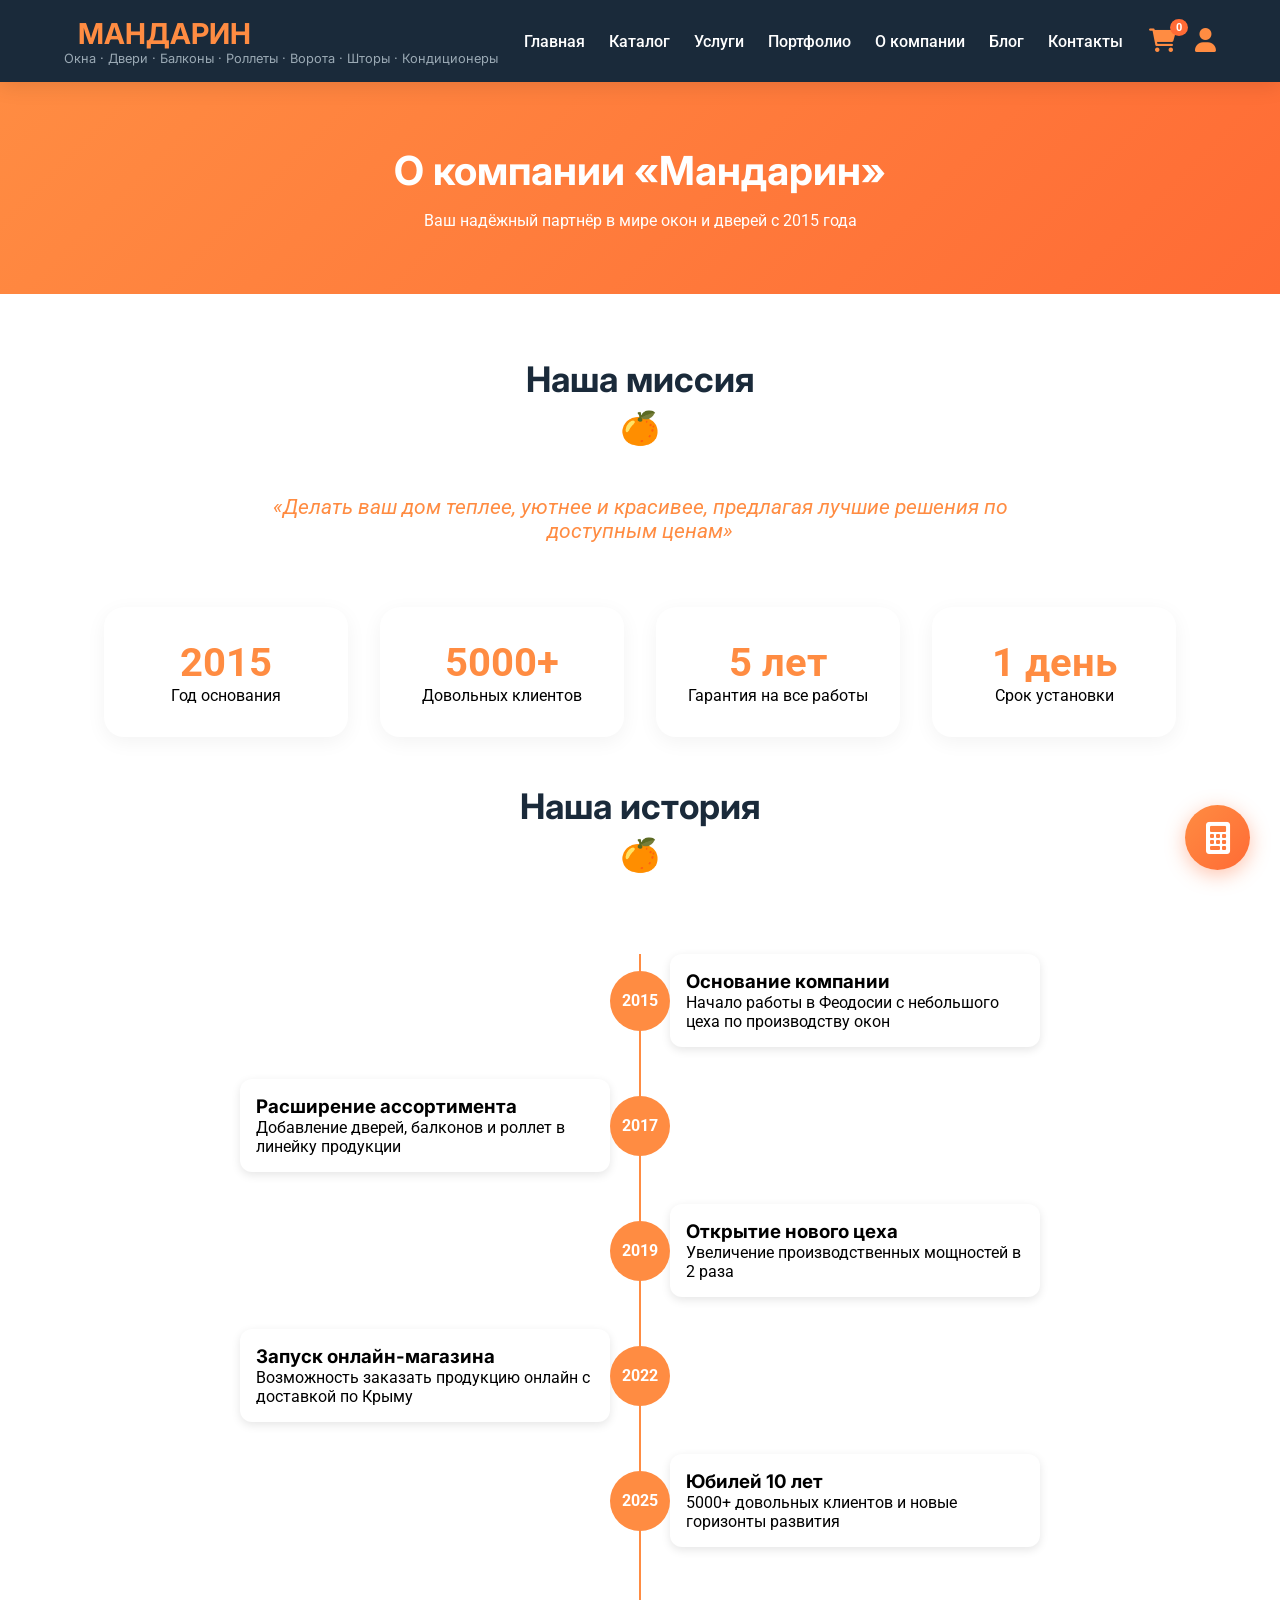
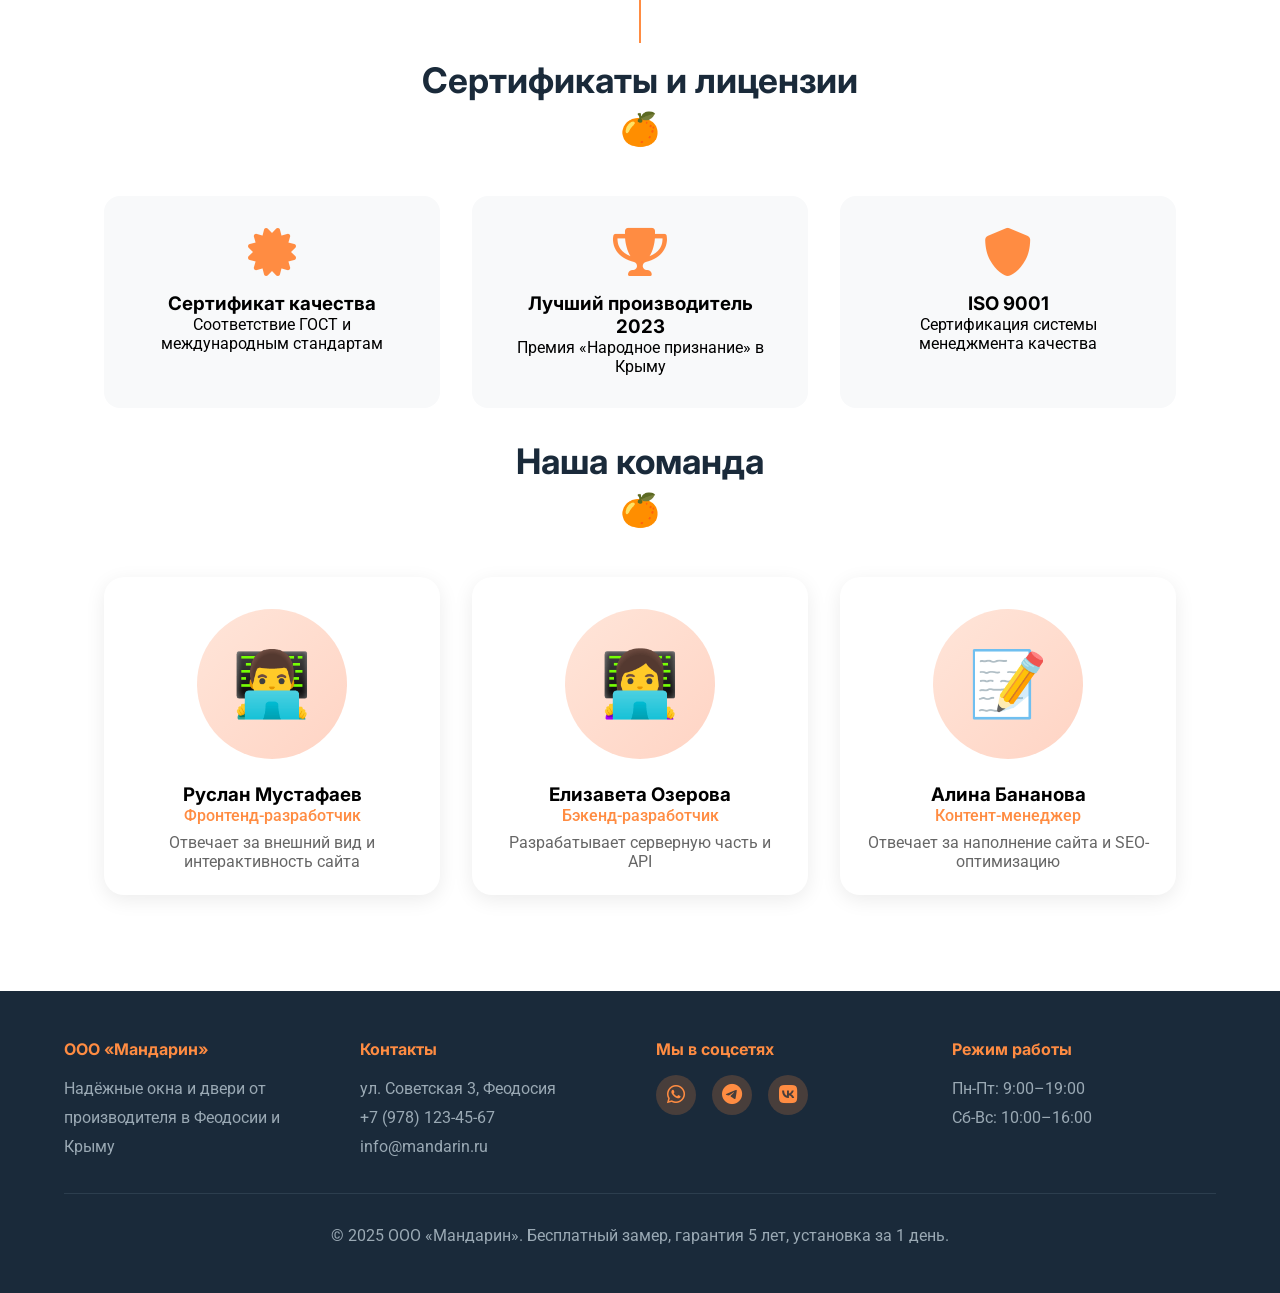
==== pages/about.html @ 7e6b4309 "обновление" ====
<!DOCTYPE html>
<html lang="ru">
<head>
    <meta charset="UTF-8">
    <meta name="viewport" content="width=device-width, initial-scale=1.0">
    <title>О компании - Мандарин | Производитель окон и дверей в Крыму</title>
    <link href="https://fonts.googleapis.com/css2?family=Inter:opsz,wght@14..32,300;14..32,400;14..32,500;14..32,600;14..32,700;14..32,800&family=Roboto:wght@300;400;500;700&display=swap" rel="stylesheet">
    <link rel="stylesheet" href="https://cdnjs.cloudflare.com/ajax/libs/font-awesome/6.0.0-beta3/css/all.min.css">
    <link rel="stylesheet" href="../css/main.css">
    <link rel="stylesheet" href="../css/animations.css">
    <link rel="stylesheet" href="../css/responsive.css">
    <style>
        .about-header {
            background: linear-gradient(135deg, #FF8C42, #FF6B35);
            color: white;
            padding: 4rem 5%;
            text-align: center;
        }
        
        .about-header h1 {
            font-size: 2.5rem;
            margin-bottom: 1rem;
        }
        
        .about-content {
            padding: 4rem 5%;
            max-width: 1200px;
            margin: 0 auto;
        }
        
        .mission-section {
            text-align: center;
            margin-bottom: 4rem;
        }
        
        .mission-text {
            font-size: 1.3rem;
            color: #FF8C42;
            font-style: italic;
            max-width: 800px;
            margin: 0 auto;
        }
        
        .stats-grid {
            display: grid;
            grid-template-columns: repeat(auto-fit, minmax(200px, 1fr));
            gap: 2rem;
            margin: 3rem 0;
            text-align: center;
        }
        
        .stat-card {
            padding: 2rem;
            background: white;
            border-radius: 20px;
            box-shadow: 0 5px 20px rgba(0,0,0,0.05);
        }
        
        .stat-number {
            font-size: 2.5rem;
            font-weight: bold;
            color: #FF8C42;
        }
        
        .certificates-grid {
            display: grid;
            grid-template-columns: repeat(auto-fit, minmax(250px, 1fr));
            gap: 2rem;
            margin: 2rem 0;
        }
        
        .certificate-card {
            background: #F8F9FA;
            padding: 2rem;
            border-radius: 16px;
            text-align: center;
            transition: all 0.3s;
        }
        
        .certificate-card:hover {
            transform: translateY(-5px);
            box-shadow: 0 10px 25px rgba(0,0,0,0.1);
        }
        
        .certificate-card i {
            font-size: 3rem;
            color: #FF8C42;
            margin-bottom: 1rem;
        }
        
        .timeline {
            position: relative;
            max-width: 800px;
            margin: 3rem auto;
            padding: 2rem 0;
        }
        
        .timeline::before {
            content: '';
            position: absolute;
            left: 50%;
            transform: translateX(-50%);
            width: 2px;
            height: 100%;
            background: #FF8C42;
        }
        
        .timeline-item {
            margin-bottom: 2rem;
            position: relative;
        }
        
        .timeline-content {
            width: calc(50% - 30px);
            padding: 1rem;
            background: white;
            border-radius: 12px;
            box-shadow: 0 3px 10px rgba(0,0,0,0.1);
        }
        
        .timeline-item:nth-child(odd) .timeline-content {
            margin-left: auto;
        }
        
        .timeline-year {
            position: absolute;
            top: 50%;
            transform: translateY(-50%);
            width: 60px;
            height: 60px;
            background: #FF8C42;
            color: white;
            border-radius: 50%;
            display: flex;
            align-items: center;
            justify-content: center;
            font-weight: bold;
            left: calc(50% - 30px);
        }
        
        @media (max-width: 768px) {
            .timeline::before {
                left: 30px;
            }
            
            .timeline-content {
                width: calc(100% - 80px);
                margin-left: 80px !important;
            }
            
            .timeline-year {
                left: 0;
            }
        }
        
        .team-grid {
            display: grid;
            grid-template-columns: repeat(auto-fit, minmax(280px, 1fr));
            gap: 2rem;
            margin: 2rem 0;
        }
        
        .team-card {
            text-align: center;
            background: white;
            border-radius: 20px;
            overflow: hidden;
            box-shadow: 0 5px 20px rgba(0,0,0,0.08);
            transition: all 0.3s;
        }
        
        .team-card:hover {
            transform: translateY(-5px);
        }
        
        .team-avatar {
            width: 150px;
            height: 150px;
            background: linear-gradient(135deg, #FFE5D9, #FFD4C4);
            border-radius: 50%;
            margin: 2rem auto 0;
            display: flex;
            align-items: center;
            justify-content: center;
            font-size: 4rem;
        }
        
        .team-info {
            padding: 1.5rem;
        }
    </style>
</head>
<body>
    <div id="header"></div>

    <div class="about-header">
        <h1>О компании «Мандарин»</h1>
        <p>Ваш надёжный партнёр в мире окон и дверей с 2015 года</p>
    </div>

    <div class="about-content">
        <div class="mission-section">
            <h2 class="section-title">Наша миссия</h2>
            <div class="mission-text">
                «Делать ваш дом теплее, уютнее и красивее, предлагая лучшие решения по доступным ценам»
            </div>
        </div>
        
        <div class="stats-grid">
            <div class="stat-card">
                <div class="stat-number">2015</div>
                <p>Год основания</p>
            </div>
            <div class="stat-card">
                <div class="stat-number">5000+</div>
                <p>Довольных клиентов</p>
            </div>
            <div class="stat-card">
                <div class="stat-number">5 лет</div>
                <p>Гарантия на все работы</p>
            </div>
            <div class="stat-card">
                <div class="stat-number">1 день</div>
                <p>Срок установки</p>
            </div>
        </div>
        
        <h2 class="section-title">Наша история</h2>
        <div class="timeline">
            <div class="timeline-item">
                <div class="timeline-year">2015</div>
                <div class="timeline-content">
                    <h3>Основание компании</h3>
                    <p>Начало работы в Феодосии с небольшого цеха по производству окон</p>
                </div>
            </div>
            <div class="timeline-item">
                <div class="timeline-year">2017</div>
                <div class="timeline-content">
                    <h3>Расширение ассортимента</h3>
                    <p>Добавление дверей, балконов и роллет в линейку продукции</p>
                </div>
            </div>
            <div class="timeline-item">
                <div class="timeline-year">2019</div>
                <div class="timeline-content">
                    <h3>Открытие нового цеха</h3>
                    <p>Увеличение производственных мощностей в 2 раза</p>
                </div>
            </div>
            <div class="timeline-item">
                <div class="timeline-year">2022</div>
                <div class="timeline-content">
                    <h3>Запуск онлайн-магазина</h3>
                    <p>Возможность заказать продукцию онлайн с доставкой по Крыму</p>
                </div>
            </div>
            <div class="timeline-item">
                <div class="timeline-year">2025</div>
                <div class="timeline-content">
                    <h3>Юбилей 10 лет</h3>
                    <p>5000+ довольных клиентов и новые горизонты развития</p>
                </div>
            </div>
        </div>
        
        <h2 class="section-title">Сертификаты и лицензии</h2>
        <div class="certificates-grid">
            <div class="certificate-card">
                <i class="fas fa-certificate"></i>
                <h3>Сертификат качества</h3>
                <p>Соответствие ГОСТ и международным стандартам</p>
            </div>
            <div class="certificate-card">
                <i class="fas fa-trophy"></i>
                <h3>Лучший производитель 2023</h3>
                <p>Премия «Народное признание» в Крыму</p>
            </div>
            <div class="certificate-card">
                <i class="fas fa-shield-alt"></i>
                <h3>ISO 9001</h3>
                <p>Сертификация системы менеджмента качества</p>
            </div>
        </div>
        
        <h2 class="section-title">Наша команда</h2>
        <div class="team-grid" id="teamGrid"></div>
    </div>

    <div id="footer"></div>

    <div id="cartModal" class="modal"></div>
    <div id="authModal" class="modal"></div>
    <div id="chatCalculatorModal" class="modal"></div>
    <div class="chat-calculator-btn" id="chatCalculatorBtn">
        <i class="fas fa-calculator"></i>
    </div>

    <script src="../js/utils.js"></script>
    <script src="../js/auth.js"></script>
    <script src="../js/cart.js"></script>
    <script src="../js/calculator.js"></script>
    <script src="../js/animations.js"></script>
    <script>
        const teamMembers = [
            { name: "Руслан Мустафаев", role: "Фронтенд-разработчик", icon: "👨‍💻", desc: "Отвечает за внешний вид и интерактивность сайта" },
            { name: "Елизавета Озерова", role: "Бэкенд-разработчик", icon: "👩‍💻", desc: "Разрабатывает серверную часть и API" },
            { name: "Алина Бананова", role: "Контент-менеджер", icon: "📝", desc: "Отвечает за наполнение сайта и SEO-оптимизацию" }
        ];
        
        function renderTeam() {
            const grid = document.getElementById("teamGrid");
            if (!grid) return;
            
            grid.innerHTML = teamMembers.map(member => `
                <div class="team-card">
                    <div class="team-avatar">${member.icon}</div>
                    <div class="team-info">
                        <h3>${member.name}</h3>
                        <p style="color: #FF8C42; font-weight: 500;">${member.role}</p>
                        <p style="color: #666; margin-top: 0.5rem;">${member.desc}</p>
                    </div>
                </div>
            `).join("");
        }
        
        function renderHeader() {
            const headerHtml = `
                <header>
                    <div class="header-container">
                        <div class="logo">
                            <h1><i class="fas fa-tangerine"></i> МАНДАРИН</h1>
                            <p>Окна · Двери · Балконы · Роллеты · Ворота · Шторы · Кондиционеры</p>
                        </div>
                        <nav>
                            <ul>
                                <li><a href="../index.html">Главная</a></li>
                                <li><a href="catalog.html">Каталог</a></li>
                                <li><a href="services.html">Услуги</a></li>
                                <li><a href="portfolio.html">Портфолио</a></li>
                                <li><a href="about.html" class="active">О компании</a></li>
                                <li><a href="blog.html">Блог</a></li>
                                <li><a href="contacts.html">Контакты</a></li>
                            </ul>
                        </nav>
                        <div class="user-actions">
                            <div class="cart-icon" id="cartIcon">
                                <i class="fas fa-shopping-cart"></i>
                                <span class="cart-count" id="cartCount">0</span>
                            </div>
                            <div class="user-icon" id="userIcon">
                                <i class="fas fa-user"></i>
                            </div>
                        </div>
                    </div>
                </header>
            `;
            document.getElementById('header').innerHTML = headerHtml;
        }
        
        function renderFooter() {
            const footerHtml = `
                <footer>
                    <div class="footer-content">
                        <div class="footer-col">
                            <h4>ООО «Мандарин»</h4>
                            <p>Надёжные окна и двери от производителя в Феодосии и Крыму</p>
                        </div>
                        <div class="footer-col">
                            <h4>Контакты</h4>
                            <p>ул. Советская 3, Феодосия<br>+7 (978) 123-45-67<br>info@mandarin.ru</p>
                        </div>
                        <div class="footer-col">
                            <h4>Мы в соцсетях</h4>
                            <div class="social-links">
                                <a href="https://wa.me/79781234567" target="_blank"><i class="fab fa-whatsapp"></i></a>
                                <a href="https://t.me/mandarin_feo" target="_blank"><i class="fab fa-telegram"></i></a>
                                <a href="#" target="_blank"><i class="fab fa-vk"></i></a>
                            </div>
                        </div>
                        <div class="footer-col">
                            <h4>Режим работы</h4>
                            <p>Пн-Пт: 9:00–19:00<br>Сб-Вс: 10:00–16:00</p>
                        </div>
                    </div>
                    <div class="copyright">
                        © 2025 ООО «Мандарин». Бесплатный замер, гарантия 5 лет, установка за 1 день.
                    </div>
                </footer>
            `;
            document.getElementById('footer').innerHTML = footerHtml;
        }
        
        async function init() {
            renderHeader();
            renderFooter();
            renderTeam();
            await loadCartModal();
            await loadAuthModal();
            await loadCalculatorModal();
            updateCartDisplay();
            updateAuthUI();
            
            document.getElementById('cartIcon')?.addEventListener('click', openCartModal);
            document.getElementById('userIcon')?.addEventListener('click', openAuthModal);
            document.getElementById('chatCalculatorBtn')?.addEventListener('click', openChatCalculator);
        }
        
        document.addEventListener('DOMContentLoaded', init);
    </script>
</body>
</html>
---- css/main.css ----
/*СТИЛИ */
* {
    margin: 0;
    padding: 0;
    box-sizing: border-box;
}

body {
    font-family: 'Roboto', sans-serif;
    background-color: #fff;
    overflow-x: hidden;
}

h1, h2, h3, h4, .logo, .btn, .section-title {
    font-family: 'Inter', sans-serif;
}

/*ОСНОВНОЙ КОНТЕНТ */
.main-content {
    opacity: 0;
    transition: opacity 0.8s ease;
}

.main-content.visible {
    opacity: 1;
}

/* ШАПКА*/
header {
    background: #1A2A3A;
    color: white;
    padding: 1rem 5%;
    position: sticky;
    top: 0;
    z-index: 1000;
    box-shadow: 0 4px 20px rgba(0,0,0,0.1);
}

.header-container {
    display: flex;
    justify-content: space-between;
    align-items: center;
    flex-wrap: wrap;
    gap: 1.5rem;
}

.logo h1 {
    font-size: 1.8rem;
    color: #FF8C42;
}

.logo h1 i {
    font-size: 1.8rem;
    margin-right: 8px;
}

.logo p {
    font-size: 0.8rem;
    color: #9AA9B4;
}

nav ul {
    display: flex;
    list-style: none;
    gap: 1.5rem;
    flex-wrap: wrap;
}

nav a {
    color: white;
    text-decoration: none;
    transition: color 0.3s;
    font-weight: 500;
}

nav a:hover {
    color: #FF8C42;
}

.user-actions {
    display: flex;
    gap: 1.2rem;
    align-items: center;
}

.cart-icon, .user-icon {
    position: relative;
    cursor: pointer;
    font-size: 1.5rem;
    color: #FF8C42;
    transition: transform 0.3s;
}

.cart-icon:hover, .user-icon:hover {
    transform: scale(1.1);
}

.cart-count {
    position: absolute;
    top: -8px;
    right: -12px;
    background: #FF6B35;
    color: white;
    border-radius: 50%;
    padding: 2px 6px;
    font-size: 0.7rem;
    font-weight: bold;
}

/*МОДАЛЬНЫЕ ОКНА*/
.modal {
    display: none;
    position: fixed;
    top: 0;
    left: 0;
    width: 100%;
    height: 100%;
    background: rgba(0,0,0,0.5);
    z-index: 2000;
    justify-content: center;
    align-items: center;
}

.modal.active {
    display: flex;
}

.modal-content {
    background: white;
    border-radius: 20px;
    padding: 2rem;
    max-width: 500px;
    width: 90%;
    max-height: 80vh;
    overflow-y: auto;
    position: relative;
}

.modal-header {
    display: flex;
    justify-content: space-between;
    align-items: center;
    margin-bottom: 1.5rem;
}

.close-modal {
    font-size: 1.5rem;
    cursor: pointer;
    color: #666;
    transition: color 0.3s;
}

.close-modal:hover {
    color: #FF6B35;
}

/*КНОПКА ЧАТ-КАЛЬКУЛЯТОРА*/
.chat-calculator-btn {
    position: fixed;
    bottom: 30px;
    right: 30px;
    width: 65px;
    height: 65px;
    background: linear-gradient(135deg, #FF8C42, #FF6B35);
    border-radius: 50%;
    display: flex;
    align-items: center;
    justify-content: center;
    cursor: pointer;
    box-shadow: 0 5px 20px rgba(255,107,53,0.4);
    transition: all 0.3s;
    z-index: 1000;
    animation: pulse 2s infinite;
}

.chat-calculator-btn:hover {
    transform: scale(1.1);
    box-shadow: 0 8px 25px rgba(255,107,53,0.6);
}

.chat-calculator-btn i {
    font-size: 2rem;
    color: white;
}

/*HERO СЕКЦИЯ*/
.hero {
    background: linear-gradient(135deg, #FF8C42 0%, #FF6B35 100%);
    padding: 4rem 5%;
    text-align: center;
    color: white;
}

.hero h2 {
    font-size: 2.8rem;
    margin-bottom: 1rem;
}

.hero p {
    font-size: 1.2rem;
    margin-bottom: 2rem;
}

.hero-buttons {
    display: flex;
    gap: 1rem;
    justify-content: center;
    flex-wrap: wrap;
}

/*КНОПКИ*/
.btn {
    display: inline-block;
    padding: 14px 32px;
    background: #1A2A3A;
    color: white;
    text-decoration: none;
    border-radius: 50px;
    transition: all 0.3s;
    font-weight: 600;
    border: none;
    cursor: pointer;
    font-size: 1rem;
}

.btn-orange {
    background: #FF8C42;
    color: #1A2A3A;
}

.btn-orange:hover, .btn:hover {
    transform: translateY(-3px);
    box-shadow: 0 10px 25px rgba(0,0,0,0.2);
}

/*СЕКЦИИ*/
.section {
    padding: 5rem 5%;
}

.section-light {
    background: #F8F9FA;
}

.section-title {
    font-size: 2.2rem;
    text-align: center;
    margin-bottom: 3rem;
    color: #1A2A3A;
}

.section-title:after {
    content: '🍊';
    display: block;
    font-size: 2rem;
    margin-top: 0.5rem;
}

/*ПРЕИМУЩЕСТВА И УСЛУГИ*/
.advantages-grid {
    display: grid;
    grid-template-columns: repeat(auto-fit, minmax(220px, 1fr));
    gap: 2rem;
    text-align: center;
}

.advantage-card {
    background: white;
    padding: 2rem;
    border-radius: 20px;
    box-shadow: 0 5px 20px rgba(0,0,0,0.05);
    transition: all 0.3s;
    border-bottom: 3px solid #FF8C42;
}

.advantage-card:hover {
    transform: translateY(-8px);
    box-shadow: 0 15px 35px rgba(0,0,0,0.1);
}

.advantage-card i {
    font-size: 2.5rem;
    color: #FF8C42;
    margin-bottom: 1rem;
}

/*КАТАЛОГ*/
.filters {
    display: flex;
    gap: 0.8rem;
    justify-content: center;
    margin-bottom: 2.5rem;
    flex-wrap: wrap;
}

.filter-btn {
    padding: 10px 24px;
    background: #e9ecef;
    border: none;
    cursor: pointer;
    border-radius: 50px;
    transition: all 0.3s;
    font-weight: 500;
}

.filter-btn.active, .filter-btn:hover {
    background: #FF8C42;
    color: white;
}

.catalog-grid {
    display: grid;
    grid-template-columns: repeat(auto-fit, minmax(280px, 1fr));
    gap: 2rem;
}

.product-card {
    background: white;
    border-radius: 20px;
    overflow: hidden;
    box-shadow: 0 5px 20px rgba(0,0,0,0.08);
    transition: all 0.3s;
}

.product-card:hover {
    transform: translateY(-8px);
    box-shadow: 0 15px 35px rgba(0,0,0,0.15);
}

.product-img {
    height: 200px;
    background: linear-gradient(135deg, #FFE5D9, #FFD4C4);
    display: flex;
    align-items: center;
    justify-content: center;
    font-size: 4rem;
}

.product-info {
    padding: 1.5rem;
}

.product-info h3 {
    margin-bottom: 0.5rem;
    color: #1A2A3A;
}

.price {
    font-size: 1.3rem;
    color: #FF8C42;
    font-weight: bold;
    margin: 0.5rem 0;
}

.product-buttons {
    display: flex;
    gap: 0.5rem;
    margin-top: 1rem;
}

.product-buttons button {
    flex: 1;
    padding: 8px;
    font-size: 0.9rem;
}

/*ПОРТФОЛИО И БЛОГ*/
.portfolio-grid, .blog-grid {
    display: grid;
    grid-template-columns: repeat(auto-fit, minmax(280px, 1fr));
    gap: 2rem;
}

.portfolio-item, .blog-card {
    background: white;
    border-radius: 20px;
    overflow: hidden;
    box-shadow: 0 5px 20px rgba(0,0,0,0.08);
    transition: transform 0.3s;
}

.portfolio-item:hover, .blog-card:hover {
    transform: translateY(-5px);
}

.portfolio-img {
    height: 220px;
    background: linear-gradient(135deg, #FFE5D9, #FFD4C4);
    display: flex;
    align-items: center;
    justify-content: center;
    font-size: 3.5rem;
}

.portfolio-info, .blog-card {
    padding: 1rem;
    text-align: center;
}

.blog-card i {
    font-size: 2rem;
    color: #FF8C42;
    margin-bottom: 1rem;
}

/*ФОРМЫ*/
.request-form {
    max-width: 550px;
    margin: 0 auto;
    background: white;
    padding: 2rem;
    border-radius: 24px;
    box-shadow: 0 10px 30px rgba(0,0,0,0.1);
}

.form-group {
    margin-bottom: 1.2rem;
}

.form-group label {
    display: block;
    margin-bottom: 0.5rem;
    font-weight: 500;
    color: #1A2A3A;
}

input, textarea, select {
    width: 100%;
    padding: 12px 16px;
    border: 2px solid #e9ecef;
    border-radius: 12px;
    font-family: inherit;
    transition: border-color 0.3s;
}

input:focus, textarea:focus, select:focus {
    outline: none;
    border-color: #FF8C42;
}

/*КОНТАКТЫ */
.contacts-section {
    padding: 3rem 5%;
    background: #F8F9FA;
}

.contacts-content {
    max-width: 600px;
    margin: 0 auto;
    text-align: center;
}

.contacts-content p {
    margin: 1rem 0;
}

.contacts-content i {
    color: #FF8C42;
    margin-right: 0.5rem;
}

/*ФУТЕР*/
footer {
    background: #1A2A3A;
    color: white;
    padding: 3rem 5%;
}

.footer-content {
    display: grid;
    grid-template-columns: repeat(auto-fit, minmax(250px, 1fr));
    gap: 2rem;
    margin-bottom: 2rem;
}

.footer-col h4 {
    color: #FF8C42;
    margin-bottom: 1rem;
}

.footer-col p, .footer-col a {
    color: #9AA9B4;
    text-decoration: none;
    line-height: 1.8;
}

.footer-col a:hover {
    color: #FF8C42;
}

.social-links {
    display: flex;
    gap: 1rem;
    margin-top: 1rem;
}

.social-links a {
    display: inline-block;
    width: 40px;
    height: 40px;
    background: rgba(255,140,66,0.2);
    border-radius: 50%;
    display: flex;
    align-items: center;
    justify-content: center;
    transition: all 0.3s;
}

.social-links a:hover {
    background: #FF8C42;
    transform: translateY(-3px);
}

.social-links a i {
    font-size: 1.3rem;
    color: #FF8C42;
}

.social-links a:hover i {
    color: white;
}

.copyright {
    text-align: center;
    padding-top: 2rem;
    border-top: 1px solid #2c3e4e;
    color: #9AA9B4;
}
---- css/animations.css ----
/*МАНДАРИНОВАЯ АНИМАЦИЯ*/
.splash-screen {
    position: fixed;
    top: 0;
    left: 0;
    width: 100%;
    height: 100%;
    background: linear-gradient(135deg, #FF6B35 0%, #E5532E 50%, #C23B1A 100%);
    display: flex;
    flex-direction: column;
    justify-content: center;
    align-items: center;
    z-index: 9999;
    transition: opacity 0.6s ease;
    cursor: pointer;
}

.mandarin-wrapper {
    position: relative;
    text-align: center;
}

.mandarin-fruit {
    width: 150px;
    height: 150px;
    background: radial-gradient(circle at 35% 35%, #FFA500, #FF6B35);
    border-radius: 50%;
    position: relative;
    cursor: pointer;
    transition: transform 0.2s;
    box-shadow: 0 20px 40px rgba(0,0,0,0.3);
    animation: mandarinFloat 2s ease-in-out infinite;
    display: flex;
    align-items: center;
    justify-content: center;
    font-size: 70px;
}

@keyframes mandarinFloat {
    0%, 100% { transform: translateY(0px) rotate(0deg); }
    50% { transform: translateY(-20px) rotate(5deg); }
}

.mandarin-fruit.falling {
    animation: mandarinFall 0.7s cubic-bezier(0.68, -0.55, 0.265, 1.55) forwards;
}

@keyframes mandarinFall {
    0% {
        transform: translateY(0) rotate(0deg);
        opacity: 1;
    }
    100% {
        transform: translateY(400px) rotate(720deg);
        opacity: 0;
    }
}

.splash-text {
    margin-top: 40px;
    color: white;
    font-size: 18px;
    font-weight: 500;
}

.splash-screen.hide {
    opacity: 0;
    visibility: hidden;
    pointer-events: none;
}

/*АНИМАЦИИ ДЛЯ ЭЛЕМЕНТОВ*/
@keyframes slideUp {
    from {
        opacity: 0;
        transform: translateY(40px);
    }
    to {
        opacity: 1;
        transform: translateY(0);
    }
}

@keyframes fadeInUp {
    from {
        opacity: 0;
        transform: translateY(30px);
    }
    to {
        opacity: 1;
        transform: translateY(0);
    }
}

@keyframes fadeOut {
    0% {
        opacity: 1;
        transform: translate(-50%, -50%) scale(1);
    }
    100% {
        opacity: 0;
        transform: translate(-50%, -50%) scale(2);
    }
}

@keyframes pulse {
    0%, 100% {
        transform: scale(1);
    }
    50% {
        transform: scale(1.05);
    }
}

/* Применение анимаций */
.hero h2 {
    animation: slideUp 0.6s ease;
}

.product-card {
    animation: fadeInUp 0.5s ease;
}
---- css/responsive.css ----
/*АДАПТИВНОСТЬ*/
@media (max-width: 1200px) {
    .section {
        padding: 4rem 5%;
    }
    
    .hero h2 {
        font-size: 2.5rem;
    }
}

@media (max-width: 992px) {
    .header-container {
        flex-direction: column;
        text-align: center;
    }
    
    nav ul {
        justify-content: center;
    }
    
    .hero h2 {
        font-size: 2.2rem;
    }
    
    .section-title {
        font-size: 2rem;
    }
}

@media (max-width: 768px) {
    .header-container {
        gap: 1rem;
    }
    
    nav ul {
        gap: 1rem;
    }
    
    nav a {
        font-size: 0.9rem;
    }
    
    .hero {
        padding: 3rem 5%;
    }
    
    .hero h2 {
        font-size: 1.8rem;
    }
    
    .hero p {
        font-size: 1rem;
    }
    
    .btn {
        padding: 10px 24px;
        font-size: 0.9rem;
    }
    
    .section {
        padding: 3rem 5%;
    }
    
    .section-title {
        font-size: 1.8rem;
        margin-bottom: 2rem;
    }
    
    .advantages-grid,
    .catalog-grid,
    .portfolio-grid,
    .blog-grid {
        gap: 1.5rem;
    }
    
    .advantage-card {
        padding: 1.5rem;
    }
    
    .product-buttons {
        flex-direction: column;
    }
    
    .chat-calculator-btn {
        bottom: 20px;
        right: 20px;
        width: 55px;
        height: 55px;
    }
    
    .chat-calculator-btn i {
        font-size: 1.5rem;
    }
    
    .modal-content {
        width: 95%;
        padding: 1.5rem;
    }
}

@media (max-width: 576px) {
    .logo h1 {
        font-size: 1.5rem;
    }
    
    .logo p {
        font-size: 0.7rem;
    }
    
    .hero h2 {
        font-size: 1.5rem;
    }
    
    .hero-buttons {
        flex-direction: column;
        align-items: center;
    }
    
    .hero-buttons .btn {
        width: 100%;
        max-width: 250px;
    }
    
    .filters {
        gap: 0.5rem;
    }
    
    .filter-btn {
        padding: 6px 16px;
        font-size: 0.85rem;
    }
    
    .footer-content {
        grid-template-columns: 1fr;
        text-align: center;
        gap: 1.5rem;
    }
    
    .social-links {
        justify-content: center;
    }
}

@media (max-width: 480px) {
    .section-title {
        font-size: 1.5rem;
    }
    
    .product-info h3 {
        font-size: 1.1rem;
    }
    
    .price {
        font-size: 1.1rem;
    }
}
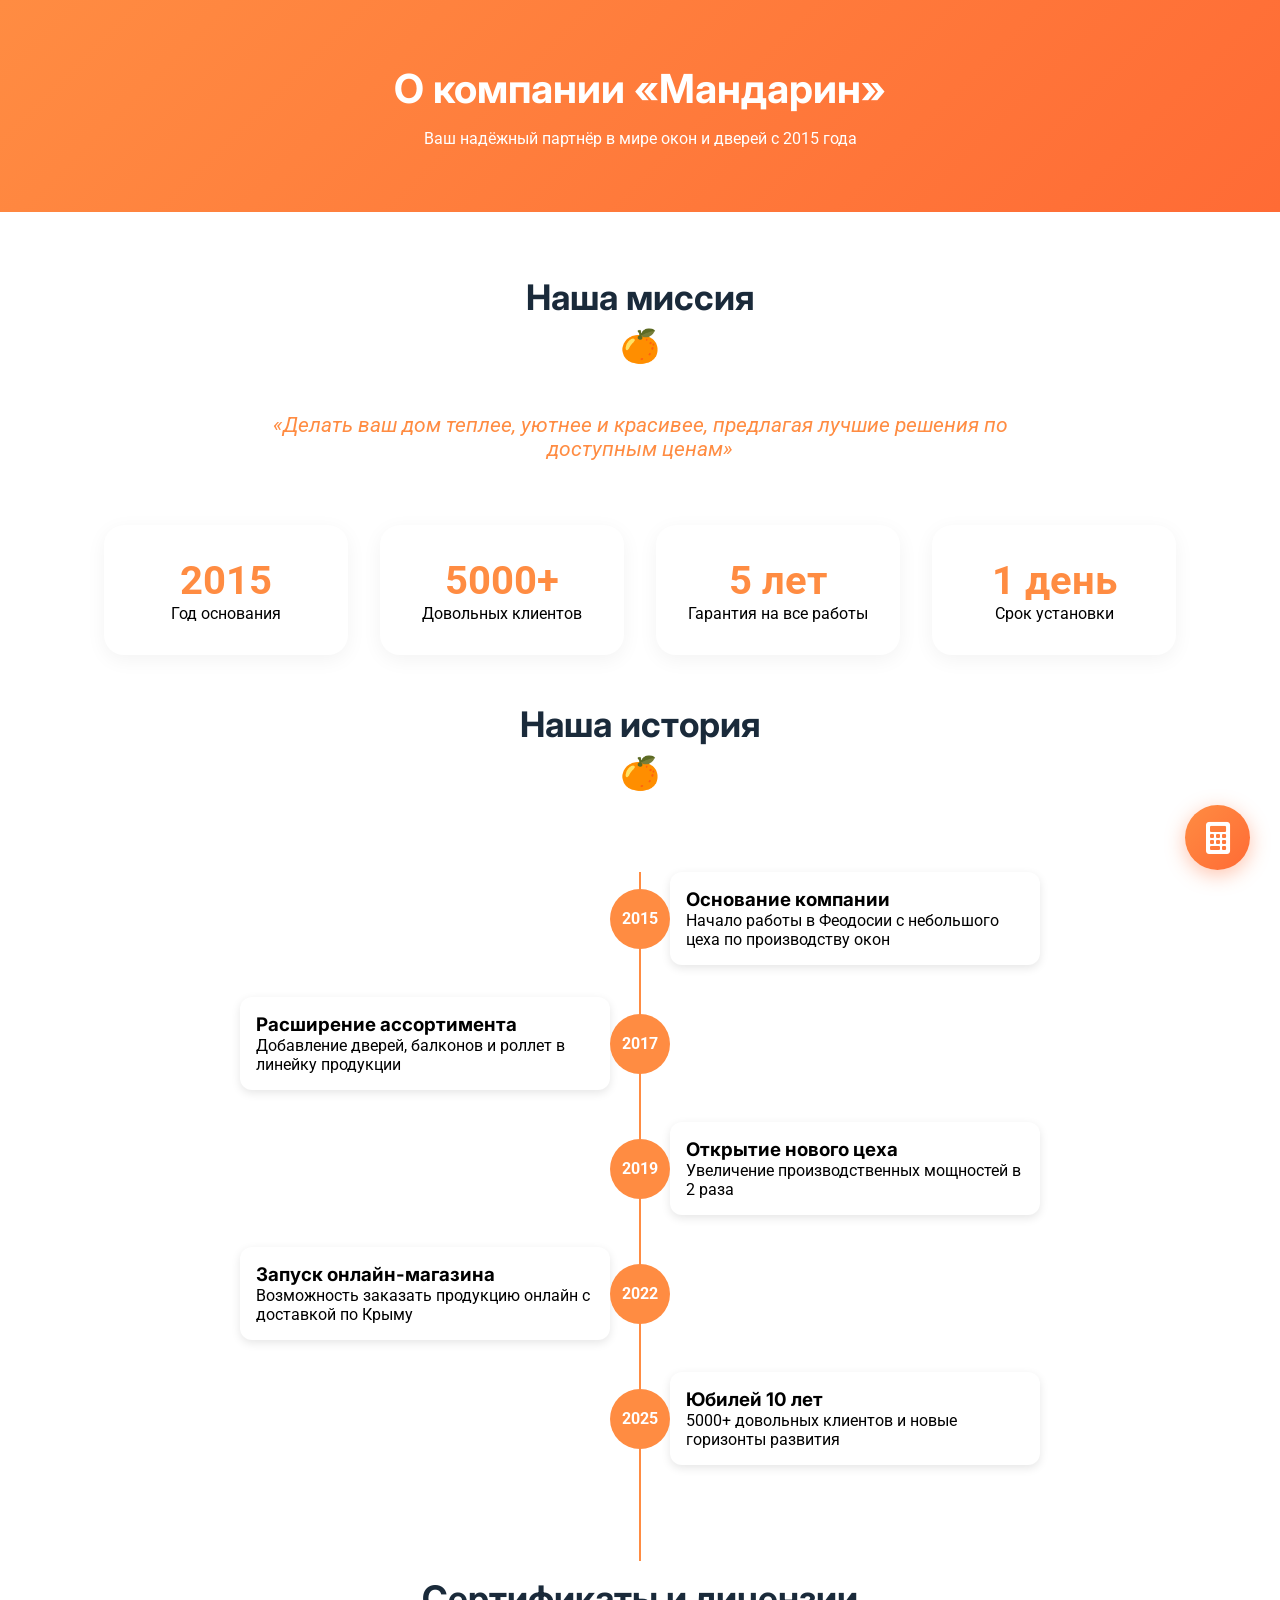
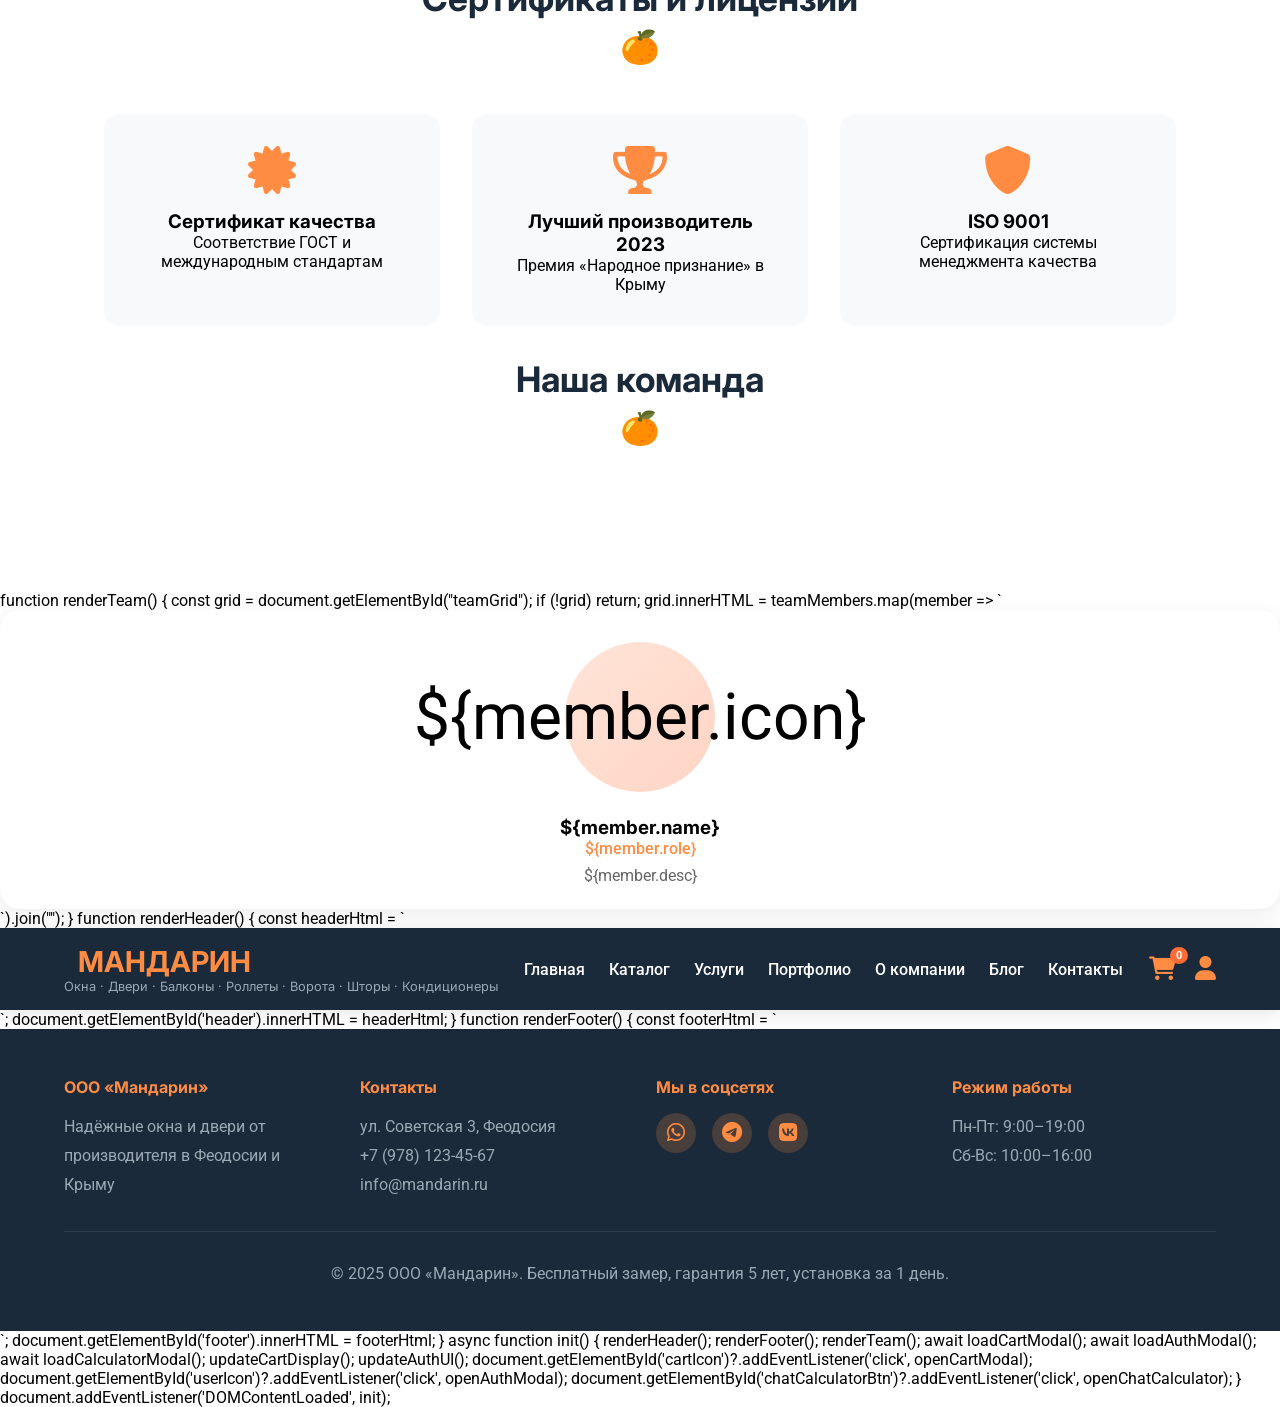
==== commit 2891aa70: "интеграция с яндекс картами" ====
--- a/pages/about.html
+++ b/pages/about.html
@@ -301,12 +301,7 @@
     <script src="../js/cart.js"></script>
     <script src="../js/calculator.js"></script>
     <script src="../js/animations.js"></script>
-    <script>
-        const teamMembers = [
-            { name: "Руслан Мустафаев", role: "Фронтенд-разработчик", icon: "👨‍💻", desc: "Отвечает за внешний вид и интерактивность сайта" },
-            { name: "Елизавета Озерова", role: "Бэкенд-разработчик", icon: "👩‍💻", desc: "Разрабатывает серверную часть и API" },
-            { name: "Алина Бананова", role: "Контент-менеджер", icon: "📝", desc: "Отвечает за наполнение сайта и SEO-оптимизацию" }
-        ];
+    
         
         function renderTeam() {
             const grid = document.getElementById("teamGrid");
